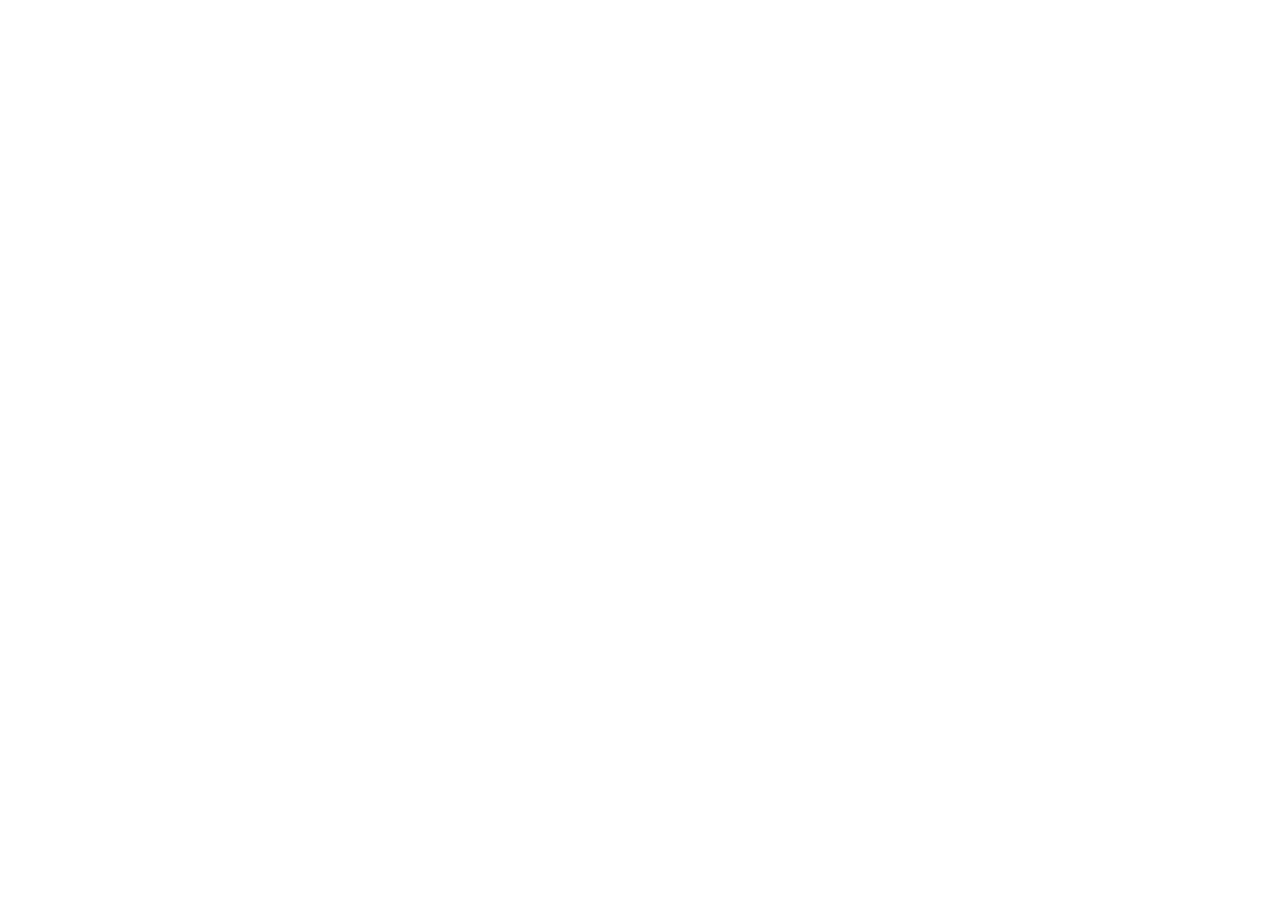
==== index.html @ c15753b9 "Carpetas del proyecto" ====
<!DOCTYPE html>
<html lang="es">

<head>
  <meta charset="utf-8">
  <title>EA 2 – Gourmet</title>
  <meta name="viewport" content="width=device-width, initial-scale=1.0">
  <link rel="stylesheet" href="stylesheet.css">
</head>
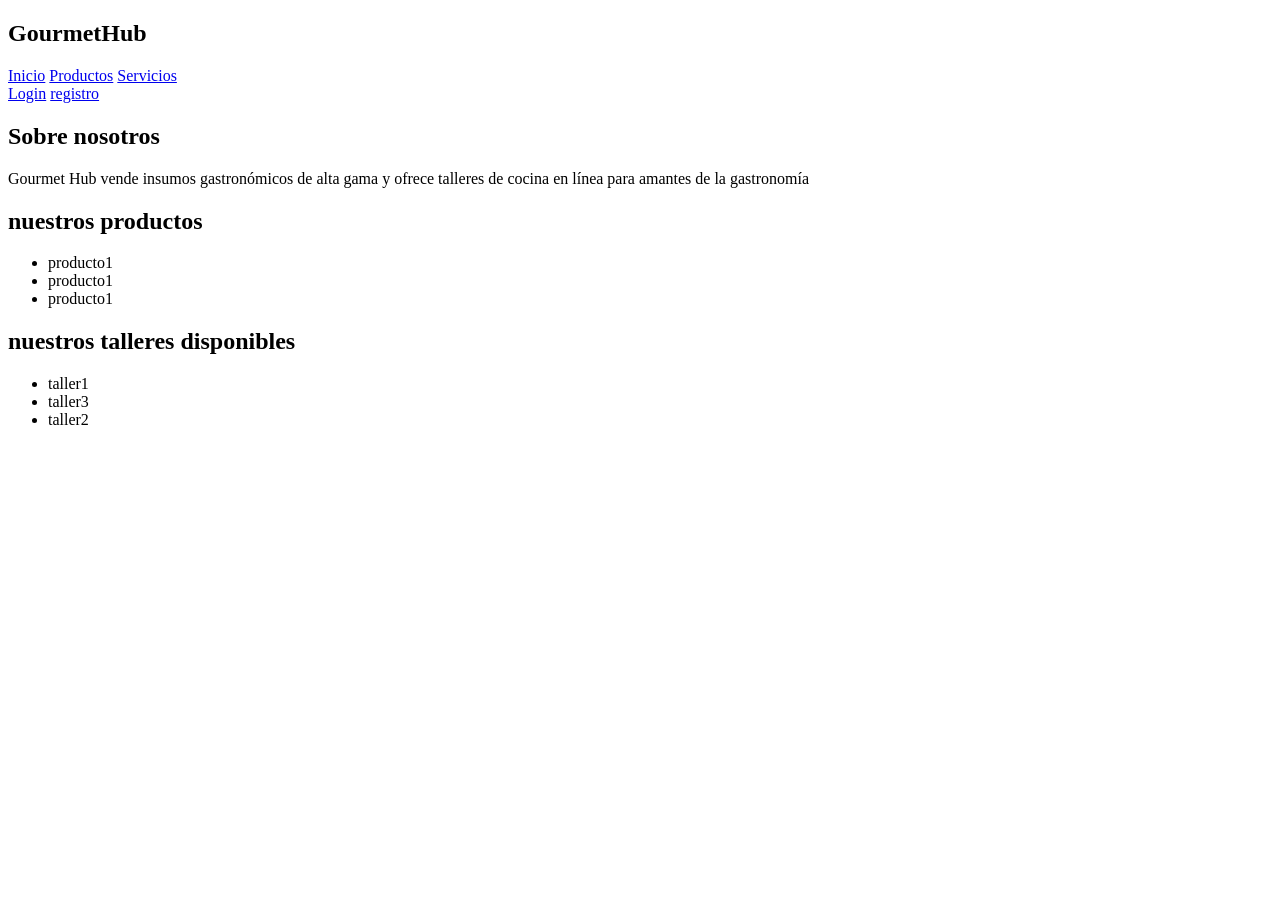
==== commit 833cf6e1: "Actualiza pagina de inicio" ====
--- a/index.html
+++ b/index.html
@@ -6,4 +6,53 @@
   <title>EA 2 – Gourmet</title>
   <meta name="viewport" content="width=device-width, initial-scale=1.0">
   <link rel="stylesheet" href="stylesheet.css">
-</head>+</head>
+
+<header>
+    <div class="logo">
+        <h2>Gourmet<span>Hub</span></h2>
+    </div>
+    <nav class="menu">
+        <a href="#">Inicio</a>
+        <a href="#">Productos</a>
+        <a href="#">Servicios</a>
+    </nav>
+    <nav class="login">
+      <a href="#">Login</a>
+      <a href="#">registro</a>
+    </nav>
+
+</header>
+<body>
+
+  <section class="nosotros" alt="historia tienda">
+    <h1>Sobre nosotros</h1>
+    <p>Gourmet Hub vende insumos gastronómicos de alta gama y ofrece talleres de cocina en línea para amantes de la gastronomía</p>
+  </section>
+
+  <section alt="productos">
+    <h2>nuestros productos</h2>
+    <div class="producto">
+      <ul>
+        <li class="productodis">producto1</li>
+        <li class="productodis">producto1</li>
+        <li class="productodis">producto1</li>
+      </ul>
+    </div>
+
+  <section alt="tallares">
+    <h2>nuestros talleres disponibles</h2>
+    <div class="taller">
+      <ul>
+        <li class="tallerdis">taller1</li>
+        <li class="tallerdis">taller3</li>
+        <li class="tallerdis">taller2</li>
+      </ul>
+    </div>
+
+
+  </section>
+    
+  
+</body>
+</html>
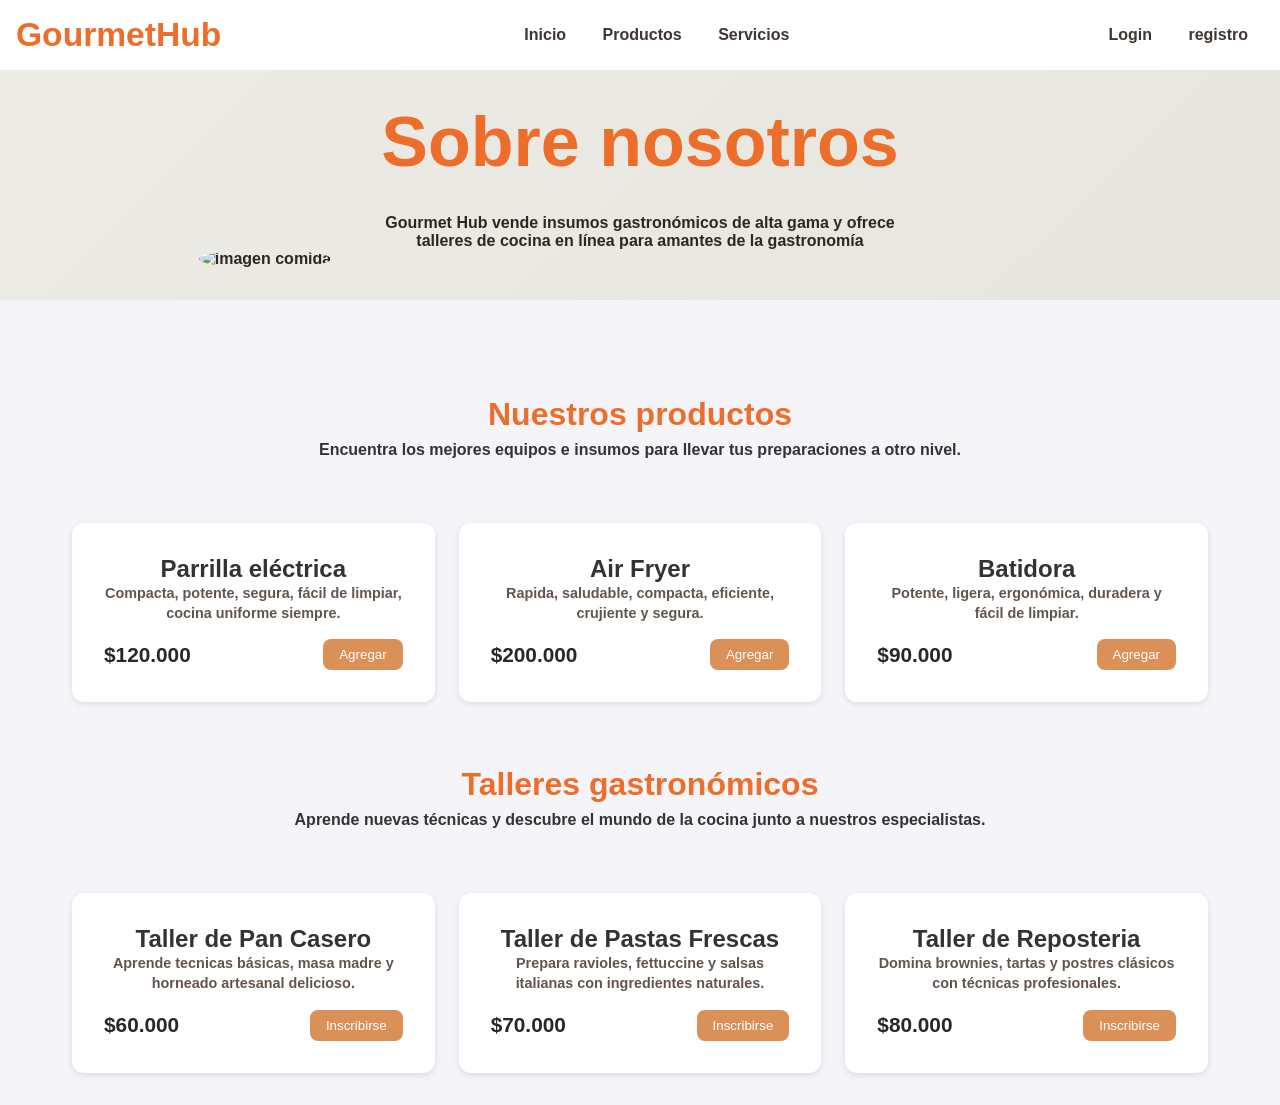
==== commit 61a3ece6: "Actualizacion del index y el css" ====
--- a/index.html
+++ b/index.html
@@ -5,54 +5,138 @@
   <meta charset="utf-8">
   <title>EA 2 – Gourmet</title>
   <meta name="viewport" content="width=device-width, initial-scale=1.0">
-  <link rel="stylesheet" href="stylesheet.css">
+<link rel="stylesheet" href="css/stylesheet.css">
+
 </head>
 
-<header>
-    <div class="logo">
-        <h2>Gourmet<span>Hub</span></h2>
-    </div>
-    <nav class="menu">
-        <a href="#">Inicio</a>
-        <a href="#">Productos</a>
-        <a href="#">Servicios</a>
-    </nav>
-    <nav class="login">
-      <a href="#">Login</a>
-      <a href="#">registro</a>
-    </nav>
 
-</header>
 <body>
 
+  <header class="index">
+      <div class="logo">
+          <h2>GourmetHub</h2>
+      </div>
+      <nav class="menu">
+          <a href="#">Inicio</a>
+          <a href="#">Productos</a>
+          <a href="#">Servicios</a>
+      </nav>
+      <nav class="login">
+        <a href="#">Login</a>
+        <a href="#">registro</a>
+      </nav>
+
+  </header>
+
   <section class="nosotros" alt="historia tienda">
-    <h1>Sobre nosotros</h1>
-    <p>Gourmet Hub vende insumos gastronómicos de alta gama y ofrece talleres de cocina en línea para amantes de la gastronomía</p>
+    <h1 class="sobrenosotros">Sobre nosotros</h1>
+    <p>Gourmet Hub vende insumos gastronómicos de alta gama y ofrece</p>
+    <p>talleres de cocina en línea para amantes de la gastronomía</p>
+    <img src="https://www.somosmamas.com.ar/wp-content/uploads/2024/09/recetas-de-comidas-faciles-y-saludables.jpg" alt="imagen comida" class="imagen1">
   </section>
 
-  <section alt="productos">
-    <h2>nuestros productos</h2>
-    <div class="producto">
-      <ul>
-        <li class="productodis">producto1</li>
-        <li class="productodis">producto1</li>
-        <li class="productodis">producto1</li>
-      </ul>
+
+<section class="titulo-producto">
+    <h2>Nuestros productos</h2>
+    <p>Encuentra los mejores equipos e insumos para llevar tus preparaciones a otro nivel.</p>
+</section>
+
+<div class="productos-disponibles">
+
+  <div class="productos">
+    <div class="producto-cuerpo">
+      <h2 class="producto-categoria">Parrilla eléctrica</h2>
+      <h3 class="producto-descripcion">
+        Compacta, potente, segura, fácil de limpiar, cocina uniforme siempre.
+      </h3>
+      <div class="producto-footer">
+        <span class="producto-precio">$120.000</span>
+        <button class="producto-button">Agregar</button>
+      </div>
     </div>
-
-  <section alt="tallares">
-    <h2>nuestros talleres disponibles</h2>
-    <div class="taller">
-      <ul>
-        <li class="tallerdis">taller1</li>
-        <li class="tallerdis">taller3</li>
-        <li class="tallerdis">taller2</li>
-      </ul>
-    </div>
+  </div>
 
 
-  </section>
-    
-  
+  <div class="productos">
+    <div class="producto-cuerpo">
+      <h2 class="producto-categoria">Air Fryer</h2>
+      <h3 class="producto-descripcion">
+        Rapida, saludable, compacta, eficiente, crujiente y segura.
+      </h3>
+      <div class="producto-footer">
+        <span class="producto-precio">$200.000</span>
+        <button class="producto-button">Agregar</button>
+      </div>
+    </div>
+  </div>
+
+
+  <div class="productos">
+    <div class="producto-cuerpo">
+      <h2 class="producto-categoria">Batidora</h2>
+      <h3 class="producto-descripcion">
+        Potente, ligera, ergonómica, duradera y fácil de limpiar.
+      </h3>
+      <div class="producto-footer">
+        <span class="producto-precio">$90.000</span>
+        <button class="producto-button">Agregar</button>
+      </div>
+    </div>
+  </div>
+
+</div>
+
+
+
+<section class="talleres-titulo">
+    <h2>Talleres gastronómicos</h2>
+    <p>Aprende nuevas técnicas y descubre el mundo de la cocina junto a nuestros especialistas.</p>
+</section>
+
+
+<div class="talleres-disponibles">
+
+  <div class="talleres">
+    <div class="taller-cuerpo">
+      <h2 class="taller-categoria">Taller de Pan Casero</h2>
+      <h3 class="taller-descripcion">
+        Aprende tecnicas básicas, masa madre y horneado artesanal delicioso.
+      </h3>
+      <div class="taller-footer">
+        <span class="taller-precio">$60.000 </span>
+        <button class="taller-button">Inscribirse</button>
+      </div>
+    </div>
+  </div>
+
+
+  <div class="talleres">
+    <div class="taller-cuerpo">
+      <h2 class="taller-categoria">Taller de Pastas Frescas</h2>
+      <h3 class="taller-descripcion">
+        Prepara ravioles, fettuccine y salsas italianas con ingredientes naturales.
+      </h3>
+      <div class="taller-footer">
+        <span class="taller-precio">$70.000</span>
+        <button class="taller-button">Inscribirse</button>
+      </div>
+    </div>
+  </div>
+
+
+  <div class="talleres">
+    <div class="taller-cuerpo">
+      <h2 class="taller-categoria">Taller de Reposteria</h2>
+      <h3 class="taller-descripcion">
+        Domina brownies, tartas y postres clásicos con técnicas profesionales.
+      </h3>
+      <div class="taller-footer">
+        <span class="taller-precio">$80.000</span>
+        <button class="taller-button">Inscribirse</button>
+      </div>
+    </div>
+  </div>
+
+</div>  
 </body>
 </html>
--- a/css/stylesheet.css
+++ b/css/stylesheet.css
@@ -0,0 +1,292 @@
+* {
+    margin: 0;
+    padding: 0;
+    box-sizing: border-box;
+}
+
+body {
+    background-color: #f4f4f9;
+    color: #333;
+    font-family: Arial, sans-serif;
+    display: flex;
+    flex-direction: column;
+    min-height: 100vh;
+}
+
+.navbar {
+    background-color: #2c3e50;
+    color: #fff;
+    display: flex;
+    justify-content: space-between;
+    align-items: center;
+    padding: 1rem 1.5rem;
+}
+
+.logo {
+    font-size: 1.4rem;
+    font-weight: bold;
+}
+
+.nav-link, .btn-header {
+    color: #fff;
+    text-decoration: none;
+    font-size: 0.9rem;
+}
+
+.btn-header {
+    background-color: #e67e22;
+    padding: 0.5rem 1rem;
+    border-radius: 4px;
+    font-weight: bold;
+}
+
+.container {
+    display: flex;
+    justify-content: center;
+    align-items: center;
+    flex: 1;
+    padding: 1.5rem;
+}
+
+.card-form {
+    background-color: #fff;
+    padding: 2rem;
+    border-radius: 8px;
+    box-shadow: 0 4px 10px rgba(0, 0, 0, 0.1);
+    width: 100%;
+    max-width: 400px;
+}
+
+.card-form h2 {
+    margin-bottom: 1.5rem;
+    text-align: center;
+    color: #2c3e50;
+}
+
+.form-group {
+    margin-bottom: 1.2rem;
+    display: flex;
+    flex-direction: column;
+}
+
+.form-group label {
+    font-size: 0.85rem;
+    font-weight: bold;
+    margin-bottom: 0.4rem;
+    color: #555;
+}
+
+.form-group input {
+    padding: 0.75rem;
+    border: 1px solid #ccc;
+    border-radius: 4px;
+    font-size: 1rem;
+    outline: none;
+}
+
+.form-group input:focus {
+    border-color: #e67e22;
+}
+
+.error-msg {
+    color: #e74c3c;
+    font-size: 0.8rem;
+    margin-top: 0.3rem;
+    min-height: 1.2em;
+}
+
+.btn-submit {
+    width: 100%;
+    padding: 0.8rem;
+    background-color: #2c3e50;
+    color: #fff;
+    border: none;
+    border-radius: 4px;
+    font-size: 1rem;
+    font-weight: bold;
+    cursor: pointer;
+    transition: background-color 0.2s ease;
+}
+
+.btn-submit:hover {
+    background-color: #1a252f;
+}
+
+@media (max-width: 480px) {
+    .navbar {
+        flex-direction: column;
+        gap: 0.5rem;
+        text-align: center;
+    }
+
+    .card-form {
+        padding: 1.5rem;
+    }
+}
+* {
+    margin: 0;
+    padding: 0;
+    box-sizing: border-box;
+}
+
+header.index{
+    background-color: #ffffff;
+    color: rgb(62, 54, 50);
+    display: flex;
+    justify-content: space-between;
+    align-items: center;
+    padding: 1rem;
+    box-shadow: 0 2px 5px rgba(0, 0, 0, 0.2);    
+}
+
+.logo {
+    color: #ed6e2a;
+    font-weight: bold;
+}
+.menu a,
+.login a {
+    color: rgb(62, 54, 50);
+    font-weight: bold;
+    padding: 0.5rem 1rem;
+    transition: color 0.3s;
+    text-decoration: none;
+    
+}
+
+.nosotros{
+    background: linear-gradient(135deg, #edebe5, #e6e5de);
+    color: rgb(45, 39, 36);
+    text-align: center;
+    padding: 2rem 2rem;
+    margin-bottom: 4rem; 
+    font-weight: bold; 
+   
+    
+    
+      
+}
+.sobrenosotros{
+    color: #ed6e2a;
+    font-weight: bold;
+    font-size: 70px;
+    text-align: center;
+    margin-bottom: 2rem;   
+}
+.imagen1{
+  width: 280px;        
+  height: 280px;         
+  border-radius: 50%;    
+  object-fit: cover;    
+  margin-left: -750px;    
+  margin-top: -100px;
+}
+
+.productos-disponibles,
+.talleres-disponibles {
+    display: grid;
+    grid-template-columns: repeat(auto-fit, minmax(250px, 1fr));
+    gap: 1.5rem;
+    max-width: 1200px;
+    margin: 0 auto;
+    padding: 2rem;
+}
+
+
+.productos,
+.talleres {
+    background: white;
+    border-radius: 12px;
+    box-shadow: 0 2px 6px rgba(0, 0, 0, 0.1);
+    padding: 1rem;
+    text-align: center;
+    transition: transform 0.3s ease, box-shadow 0.3s ease;
+}
+
+
+.productos:hover,
+.talleres:hover {
+    transform: translateY(-5px);
+    box-shadow: 0 6px 12px rgba(0, 0, 0, 0.2);
+}
+
+
+.producto-cuerpo,
+.taller-cuerpo {
+    padding: 1rem;
+}
+
+
+.producto-categoria
+.taller-categoria {
+    background-color: #f1e8dc;
+    color:  #ed6e2a;
+    border-radius: 20px;
+    font-size: 1rem;
+    font-weight: bold;
+    display: inline-block;
+    padding: 0.2rem 0.6rem;
+    margin-bottom: 0.5rem;
+}
+
+
+.producto-descripcion,
+.taller-descripcion {
+    color: #62554e;
+    font-size: 0.9rem;
+    line-height: 1.4;
+}
+
+
+.producto-footer,
+.taller-footer {
+    display: flex;
+    justify-content: space-between;
+    align-items: center;
+    margin-top: 1rem;
+}
+
+
+.producto-precio,
+.taller-precio {
+    font-size: 1.3rem;
+    font-weight: bold;
+    color: rgb(45, 39, 36);
+}
+
+
+.producto-button,
+.taller-button {
+    background-color: #db9057;
+    color: white;
+    border: none;
+    border-radius: 8px;
+    padding: 0.5rem 1rem;
+    cursor: pointer;
+    transition: background-color 0.3s ease;
+}
+
+
+.producto-button:hover,
+.taller-button:hover {
+    background-color: #824e32;
+}
+
+.titulo-producto,
+.talleres-titulo {
+  text-align: center;  
+  margin: 2rem 0;       
+}
+
+.titulo-producto h2,
+.talleres-titulo h2 {
+  font-size: 2rem;
+  color: #ed6e2a;
+  margin-bottom: 0.5rem;
+}
+
+.titulo-producto p,
+.talleres-titulo p {
+  font-size: 1rem;
+  color: #333;
+  font-weight: bold;
+}
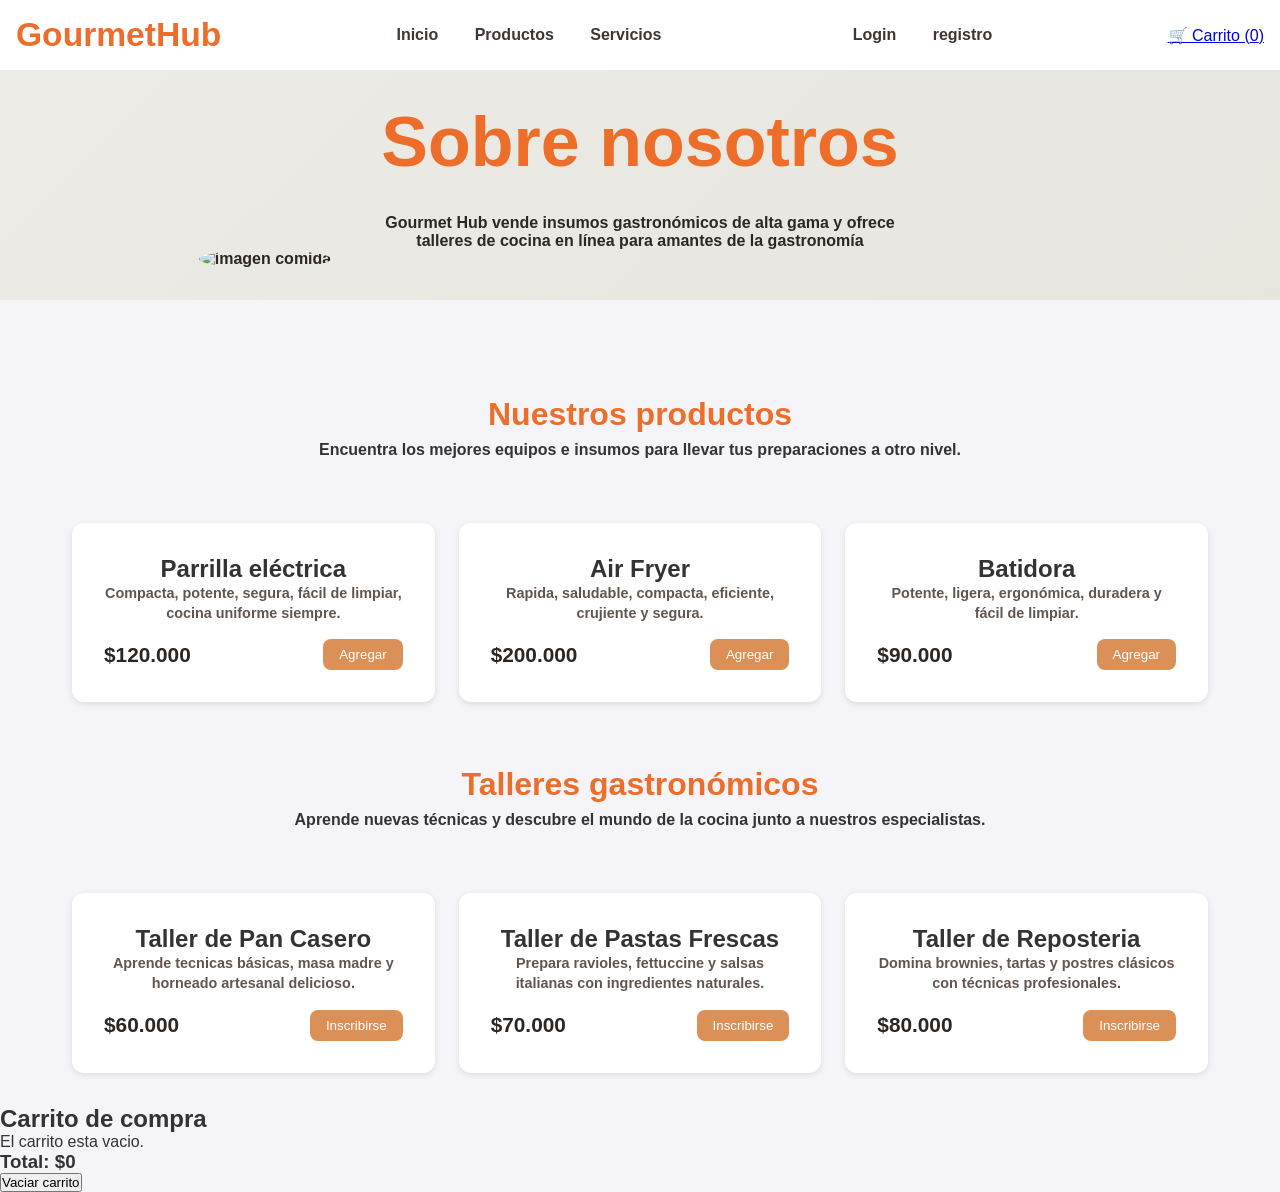
==== commit c6797a96: "Carritoooo" ====
--- a/index.html
+++ b/index.html
@@ -5,7 +5,7 @@
   <meta charset="utf-8">
   <title>EA 2 – Gourmet</title>
   <meta name="viewport" content="width=device-width, initial-scale=1.0">
-<link rel="stylesheet" href="css/stylesheet.css">
+  <link rel="stylesheet" href="css/stylesheet.css">
 
 </head>
 
@@ -13,130 +13,164 @@
 <body>
 
   <header class="index">
-      <div class="logo">
-          <h2>GourmetHub</h2>
-      </div>
-      <nav class="menu">
-          <a href="#">Inicio</a>
-          <a href="#">Productos</a>
-          <a href="#">Servicios</a>
-      </nav>
-      <nav class="login">
-        <a href="#">Login</a>
-        <a href="#">registro</a>
-      </nav>
+    <div class="logo">
+      <h2>GourmetHub</h2>
+    </div>
+    <nav class="menu">
+      <a href="#inicio">Inicio</a>
+      <a href="#productos">Productos</a>
+      <a href="#servicios">Servicios</a>
+    </nav>
+    <nav class="login">
+      <a href="login.html">Login</a>
+      <a href="registro.html">registro</a>
+    </nav>
+
+    <div class="carrito">
+      <a href="#carrito">
+        🛒 Carrito (<span id="cantidadCarrito">0</span>)
+      </a>
+    </div>
 
   </header>
 
-  <section class="nosotros" alt="historia tienda">
+
+  <section id="inicio" class="nosotros" alt="historia tienda">
     <h1 class="sobrenosotros">Sobre nosotros</h1>
     <p>Gourmet Hub vende insumos gastronómicos de alta gama y ofrece</p>
     <p>talleres de cocina en línea para amantes de la gastronomía</p>
-    <img src="https://www.somosmamas.com.ar/wp-content/uploads/2024/09/recetas-de-comidas-faciles-y-saludables.jpg" alt="imagen comida" class="imagen1">
+    <img src="https://www.somosmamas.com.ar/wp-content/uploads/2024/09/recetas-de-comidas-faciles-y-saludables.jpg"
+      alt="imagen comida" class="imagen1">
   </section>
 
 
-<section class="titulo-producto">
+  <section id="productos" class="titulo-producto">
     <h2>Nuestros productos</h2>
     <p>Encuentra los mejores equipos e insumos para llevar tus preparaciones a otro nivel.</p>
-</section>
+  </section>
 
-<div class="productos-disponibles">
+  <div class="productos-disponibles">
 
-  <div class="productos">
-    <div class="producto-cuerpo">
-      <h2 class="producto-categoria">Parrilla eléctrica</h2>
-      <h3 class="producto-descripcion">
-        Compacta, potente, segura, fácil de limpiar, cocina uniforme siempre.
-      </h3>
-      <div class="producto-footer">
-        <span class="producto-precio">$120.000</span>
-        <button class="producto-button">Agregar</button>
+    <div class="productos">
+      <div class="producto-cuerpo">
+        <h2 class="producto-categoria">Parrilla eléctrica</h2>
+        <h3 class="producto-descripcion">
+          Compacta, potente, segura, fácil de limpiar, cocina uniforme siempre.
+        </h3>
+        <div class="producto-footer">
+          <span class="producto-precio">$120.000</span>
+          <button class="producto-button" data-producto="Parrilla eléctrica" data-precio="120000">
+            Agregar
+          </button>
+        </div>
       </div>
     </div>
+
+
+    <div class="productos">
+      <div class="producto-cuerpo">
+        <h2 class="producto-categoria">Air Fryer</h2>
+        <h3 class="producto-descripcion">
+          Rapida, saludable, compacta, eficiente, crujiente y segura.
+        </h3>
+        <div class="producto-footer">
+          <span class="producto-precio">$200.000</span>
+          <button class="producto-button" data-producto="Air Fryer" data-precio="200000">
+            Agregar
+          </button>
+        </div>
+      </div>
+    </div>
+
+
+    <div class="productos">
+      <div class="producto-cuerpo">
+        <h2 class="producto-categoria">Batidora</h2>
+        <h3 class="producto-descripcion">
+          Potente, ligera, ergonómica, duradera y fácil de limpiar.
+        </h3>
+        <div class="producto-footer">
+          <span class="producto-precio">$90.000</span>
+          <button class="producto-button" data-producto="Batidora" data-precio="90000">
+            Agregar
+          </button>
+        </div>
+      </div>
+    </div>
+
   </div>
 
 
-  <div class="productos">
-    <div class="producto-cuerpo">
-      <h2 class="producto-categoria">Air Fryer</h2>
-      <h3 class="producto-descripcion">
-        Rapida, saludable, compacta, eficiente, crujiente y segura.
-      </h3>
-      <div class="producto-footer">
-        <span class="producto-precio">$200.000</span>
-        <button class="producto-button">Agregar</button>
+
+  <section id="servicios" class="talleres-titulo">
+    <h2>Talleres gastronómicos</h2>
+    <p>Aprende nuevas técnicas y descubre el mundo de la cocina junto a nuestros especialistas.</p>
+  </section>
+
+
+  <div class="talleres-disponibles">
+
+    <div class="talleres">
+      <div class="taller-cuerpo">
+        <h2 class="taller-categoria">Taller de Pan Casero</h2>
+        <h3 class="taller-descripcion">
+          Aprende tecnicas básicas, masa madre y horneado artesanal delicioso.
+        </h3>
+        <div class="taller-footer">
+          <span class="taller-precio">$60.000 </span>
+          <button class="taller-button">Inscribirse</button>
+        </div>
       </div>
     </div>
+
+
+    <div class="talleres">
+      <div class="taller-cuerpo">
+        <h2 class="taller-categoria">Taller de Pastas Frescas</h2>
+        <h3 class="taller-descripcion">
+          Prepara ravioles, fettuccine y salsas italianas con ingredientes naturales.
+        </h3>
+        <div class="taller-footer">
+          <span class="taller-precio">$70.000</span>
+          <button class="taller-button">Inscribirse</button>
+        </div>
+      </div>
+    </div>
+
+
+    <div class="talleres">
+      <div class="taller-cuerpo">
+        <h2 class="taller-categoria">Taller de Reposteria</h2>
+        <h3 class="taller-descripcion">
+          Domina brownies, tartas y postres clásicos con técnicas profesionales.
+        </h3>
+        <div class="taller-footer">
+          <span class="taller-precio">$80.000</span>
+          <button class="taller-button">Inscribirse</button>
+        </div>
+      </div>
+    </div>
+
   </div>
 
+  <section id="carrito" class="carrito-seccion">
 
-  <div class="productos">
-    <div class="producto-cuerpo">
-      <h2 class="producto-categoria">Batidora</h2>
-      <h3 class="producto-descripcion">
-        Potente, ligera, ergonómica, duradera y fácil de limpiar.
-      </h3>
-      <div class="producto-footer">
-        <span class="producto-precio">$90.000</span>
-        <button class="producto-button">Agregar</button>
-      </div>
+    <h2>Carrito de compra</h2>
+
+    <div id="listaCarrito">
+      <p>El carrito está vacio</p>
     </div>
-  </div>
 
-</div>
+    <h3>
+      Total: $<span id="totalCarrito">0</span>
+    </h3>
 
+    <button id="vaciarCarrito">
+      Vaciar carrito
+    </button>
 
+  </section>
+  <script src="js/script.js"></script>
+</body>
 
-<section class="talleres-titulo">
-    <h2>Talleres gastronómicos</h2>
-    <p>Aprende nuevas técnicas y descubre el mundo de la cocina junto a nuestros especialistas.</p>
-</section>
-
-
-<div class="talleres-disponibles">
-
-  <div class="talleres">
-    <div class="taller-cuerpo">
-      <h2 class="taller-categoria">Taller de Pan Casero</h2>
-      <h3 class="taller-descripcion">
-        Aprende tecnicas básicas, masa madre y horneado artesanal delicioso.
-      </h3>
-      <div class="taller-footer">
-        <span class="taller-precio">$60.000 </span>
-        <button class="taller-button">Inscribirse</button>
-      </div>
-    </div>
-  </div>
-
-
-  <div class="talleres">
-    <div class="taller-cuerpo">
-      <h2 class="taller-categoria">Taller de Pastas Frescas</h2>
-      <h3 class="taller-descripcion">
-        Prepara ravioles, fettuccine y salsas italianas con ingredientes naturales.
-      </h3>
-      <div class="taller-footer">
-        <span class="taller-precio">$70.000</span>
-        <button class="taller-button">Inscribirse</button>
-      </div>
-    </div>
-  </div>
-
-
-  <div class="talleres">
-    <div class="taller-cuerpo">
-      <h2 class="taller-categoria">Taller de Reposteria</h2>
-      <h3 class="taller-descripcion">
-        Domina brownies, tartas y postres clásicos con técnicas profesionales.
-      </h3>
-      <div class="taller-footer">
-        <span class="taller-precio">$80.000</span>
-        <button class="taller-button">Inscribirse</button>
-      </div>
-    </div>
-  </div>
-
-</div>  
-</body>
 </html>
--- a/css/stylesheet.css
+++ b/css/stylesheet.css
@@ -289,4 +289,7 @@
   font-size: 1rem;
   color: #333;
   font-weight: bold;
+}
+html {
+    scroll-behavior: smooth;
 }
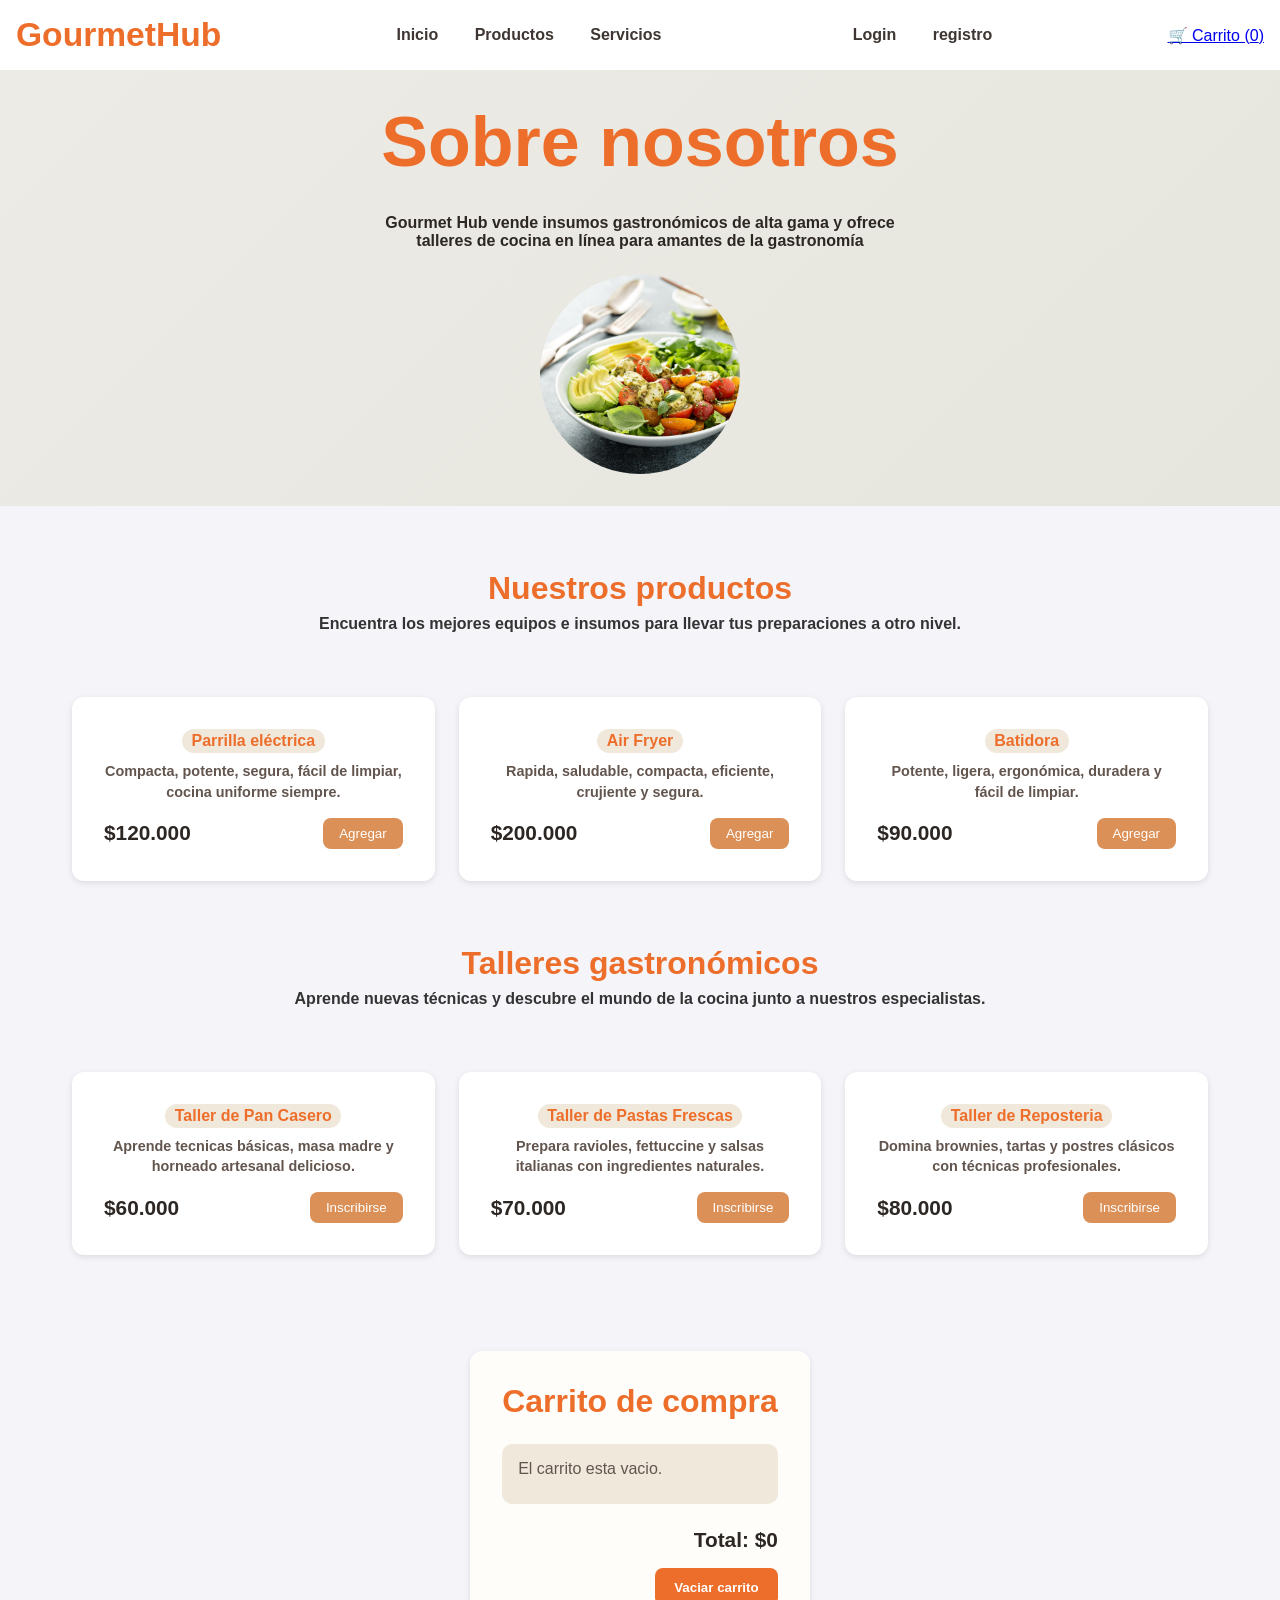
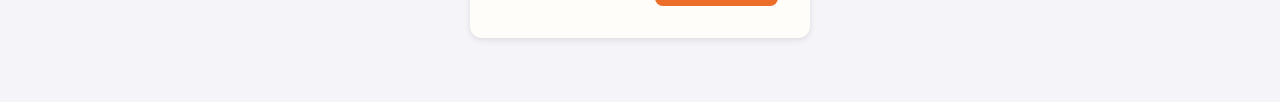
==== commit bc3b2a6c: "Ruta de imaggenes" ====
--- a/index.html
+++ b/index.html
@@ -39,7 +39,7 @@
     <h1 class="sobrenosotros">Sobre nosotros</h1>
     <p>Gourmet Hub vende insumos gastronómicos de alta gama y ofrece</p>
     <p>talleres de cocina en línea para amantes de la gastronomía</p>
-    <img src="https://www.somosmamas.com.ar/wp-content/uploads/2024/09/recetas-de-comidas-faciles-y-saludables.jpg"
+    <img src="assets/recetas-de-comidas-faciles-y-saludables.jpg"
       alt="imagen comida" class="imagen1">
   </section>
 
--- a/css/stylesheet.css
+++ b/css/stylesheet.css
@@ -27,7 +27,8 @@
     font-weight: bold;
 }
 
-.nav-link, .btn-header {
+.nav-link,
+.btn-header {
     color: #fff;
     text-decoration: none;
     font-size: 0.9rem;
@@ -123,26 +124,22 @@
         padding: 1.5rem;
     }
 }
-* {
-    margin: 0;
-    padding: 0;
-    box-sizing: border-box;
-}
-
-header.index{
+
+header.index {
     background-color: #ffffff;
     color: rgb(62, 54, 50);
     display: flex;
     justify-content: space-between;
     align-items: center;
     padding: 1rem;
-    box-shadow: 0 2px 5px rgba(0, 0, 0, 0.2);    
-}
-
-.logo {
+    box-shadow: 0 2px 5px rgba(0, 0, 0, 0.2);
+}
+
+header.index .logo {
     color: #ed6e2a;
     font-weight: bold;
 }
+
 .menu a,
 .login a {
     color: rgb(62, 54, 50);
@@ -150,35 +147,35 @@
     padding: 0.5rem 1rem;
     transition: color 0.3s;
     text-decoration: none;
-    
-}
-
-.nosotros{
+
+}
+
+.nosotros {
     background: linear-gradient(135deg, #edebe5, #e6e5de);
     color: rgb(45, 39, 36);
     text-align: center;
-    padding: 2rem 2rem;
-    margin-bottom: 4rem; 
-    font-weight: bold; 
-   
-    
-    
-      
-}
-.sobrenosotros{
+    padding: 2rem;
+    margin-bottom: 2rem;
+    display: flex;
+    flex-direction: column;
+    align-items: center;
+    font-weight: bold;
+}
+
+.sobrenosotros {
     color: #ed6e2a;
     font-weight: bold;
     font-size: 70px;
     text-align: center;
-    margin-bottom: 2rem;   
-}
-.imagen1{
-  width: 280px;        
-  height: 280px;         
-  border-radius: 50%;    
-  object-fit: cover;    
-  margin-left: -750px;    
-  margin-top: -100px;
+    margin-bottom: 2rem;
+}
+
+.imagen1 {
+    width: 200px;
+    height: 200px;
+    border-radius: 50%;
+    object-fit: cover;
+    margin-top: 1.5rem;
 }
 
 .productos-disponibles,
@@ -216,10 +213,10 @@
 }
 
 
-.producto-categoria
+.producto-categoria,
 .taller-categoria {
     background-color: #f1e8dc;
-    color:  #ed6e2a;
+    color: #ed6e2a;
     border-radius: 20px;
     font-size: 1rem;
     font-weight: bold;
@@ -273,23 +270,188 @@
 
 .titulo-producto,
 .talleres-titulo {
-  text-align: center;  
-  margin: 2rem 0;       
+    text-align: center;
+    margin: 2rem 0;
 }
 
 .titulo-producto h2,
 .talleres-titulo h2 {
-  font-size: 2rem;
-  color: #ed6e2a;
-  margin-bottom: 0.5rem;
+    font-size: 2rem;
+    color: #ed6e2a;
+    margin-bottom: 0.5rem;
 }
 
 .titulo-producto p,
 .talleres-titulo p {
-  font-size: 1rem;
-  color: #333;
-  font-weight: bold;
-}
+    font-size: 1rem;
+    color: #333;
+    font-weight: bold;
+}
+
 html {
     scroll-behavior: smooth;
+}
+
+body.registro {
+    margin: 0;
+    display: block;
+    font-family: Arial, sans-serif;
+    background: linear-gradient(135deg, #ffaf59, #ff7308);
+    color: #3e3632;
+    min-height: 100vh;
+}
+
+.contenedor-registro {
+    width: 90%;
+    max-width: 700px;
+    margin: 3rem auto;
+    background-color: white;
+    padding: 2rem;
+    border-radius: 10px;
+    box-shadow: 0 8px 25px rgba(62, 54, 50, 0.2);
+}
+
+.headeregistro a {
+    color: rgb(62, 54, 50);
+    font-weight: bold;
+    padding: 0.5rem 1rem;
+    transition: color 0.3s;
+    text-decoration: none;
+
+}
+
+.logoregistro {
+    color: #ff7308;
+    font-weight: bold;
+    border-radius: 3px;
+    font-size: 2rem;
+}
+
+.contenedor-registro input[type="text"],
+.contenedor-registro input[type="email"],
+.contenedor-registro input[type="password"],
+.contenedor-registro select {
+    width: 100%;
+    padding: 0.8rem;
+    margin-bottom: 1.2rem;
+    border: 1px solid #ecd3c6;
+    border-radius: 8px;
+    background-color: #fffdf9;
+    font-size: 1rem;
+    box-sizing: border-box;
+    transition: 0.3s;
+    color: rgb(45, 39, 36);
+
+}
+
+.botones-receta button {
+    background-color: #fffdf9;
+    margin-top: 1.2rem;
+    color: rgb(45, 39, 36);
+    border: 1px solid #ecd3c6;
+    border-radius: 12px;
+    padding: 0.8rem 1rem;
+    font-size: 1rem;
+    font-weight: bold;
+    cursor: pointer;
+    transition: background-color 0.3s ease, transform 0.2s ease;
+}
+
+.botones-receta button:hover {
+    background-color: #fac5ab;
+    transform: scale(1.00);
+}
+body.registro h1,
+body.registro h2,
+body.registro h3,
+body.registro p {
+    margin-bottom: 0.8rem;
+}
+
+body.registro fieldset {
+    margin-bottom: 1rem;
+    padding: 0.5rem;
+}
+
+
+.carrito-seccion {
+    max-width: 900px;
+    margin: 4rem auto;
+    padding: 2rem;
+    background-color: #fffdf9;
+    border-radius: 12px;
+    box-shadow: 0 2px 6px rgba(0, 0, 0, 0.1);
+}
+
+.carrito-seccion h2 {
+    text-align: center;
+    color: #ed6e2a;
+    font-size: 2rem;
+    margin-bottom: 1.5rem;
+}
+
+#listaCarrito {
+    background-color: #f1e8dc;
+    border-radius: 10px;
+    padding: 1rem;
+    min-height: 60px;
+}
+
+#listaCarrito p {
+    color: #62554e;
+    font-size: 1rem;
+    margin-bottom: 0.5rem;
+}
+
+#listaCarrito button {
+    background-color: #db9057;
+    color: white;
+    border: none;
+    border-radius: 8px;
+    padding: 0.4rem 0.8rem;
+    margin-left: 1rem;
+    cursor: pointer;
+}
+
+#listaCarrito button:hover {
+    background-color: #824e32;
+}
+
+.carrito-seccion h3 {
+    text-align: right;
+    color: rgb(45, 39, 36);
+    margin-top: 1.5rem;
+    font-size: 1.3rem;
+}
+
+#vaciarCarrito {
+    display: block;
+    margin: 1rem 0 0 auto;
+    background-color: #ed6e2a;
+    color: white;
+    border: none;
+    border-radius: 8px;
+    padding: 0.7rem 1.2rem;
+    font-weight: bold;
+    cursor: pointer;
+    transition: background-color 0.3s ease;
+}
+
+#vaciarCarrito:hover {
+    background-color: #824e32;
+}
+
+@media (max-width: 600px) {
+    .carrito-seccion {
+        width: 90%;
+        padding: 1.5rem;
+    }
+
+    .carrito-seccion h2 {
+        font-size: 1.6rem;
+    }
+
+    #listaCarrito button {
+        margin-left: 0.5rem;
+    }
 }
